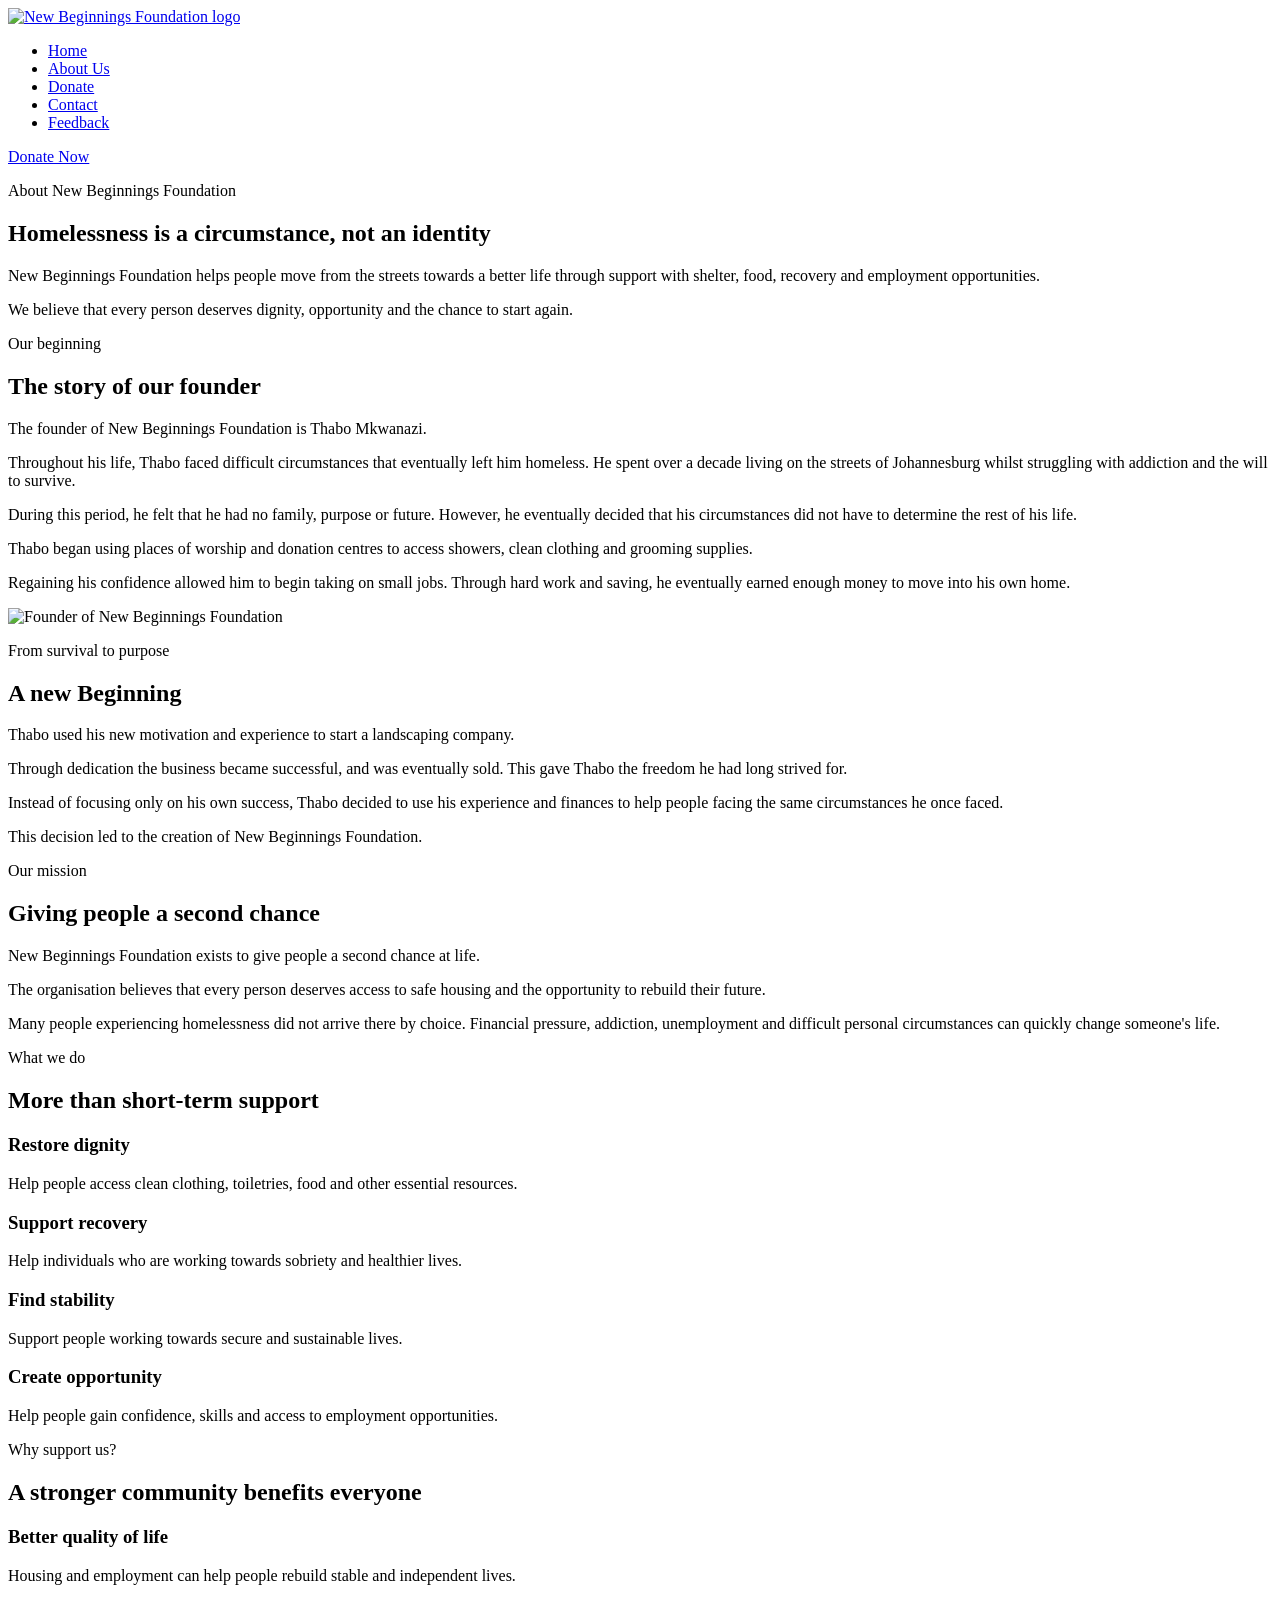
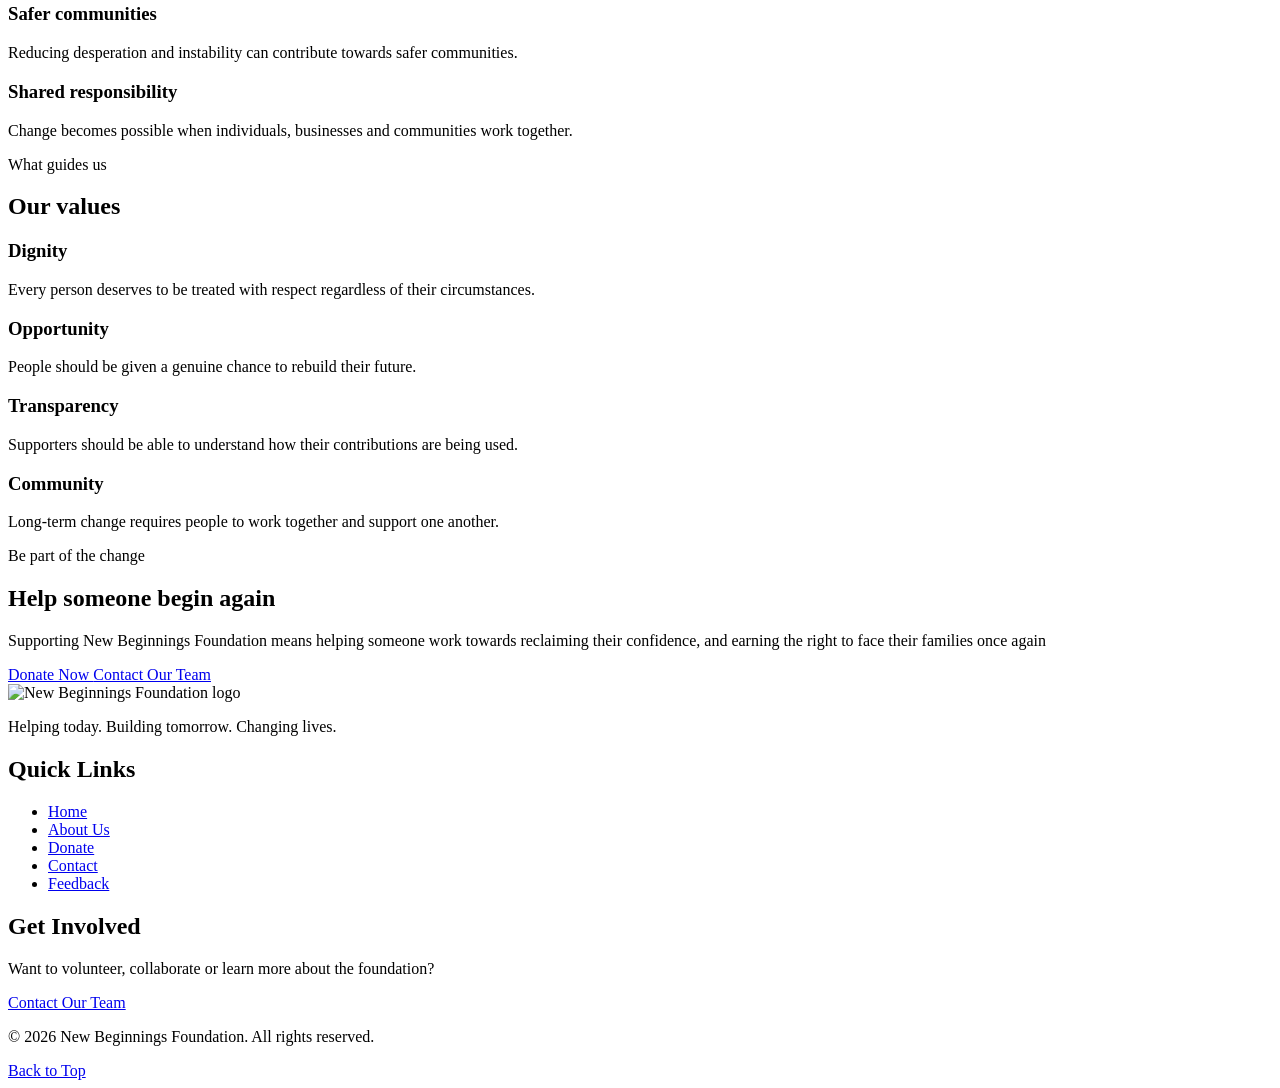
==== Webpages/about.html @ 34b190ec "Restructured the pages based off of part 1 feedback. Information is now more organised and every sec" ====
<!DOCTYPE html>
<html lang="en">

<head>
    <meta charset="UTF-8">
    <meta name="viewport" content="width=device-width, initial-scale=1.0">
    <meta name="description"
        content="Learn about New Beginnings Foundation, our founder Thabo Mkwanazi, our mission and our commitment to helping people rebuild their lives.">
    <meta name="author" content="New Beginnings Foundation">
    <title>About Us | New Beginnings Foundation</title>
</head>


<body id="top">


    <!--Header-->
    <header class="site-header">

        <a href="home.html" class="logo-link">

            <img
                src="images/logo.png"
                alt="New Beginnings Foundation logo"
                class="site-logo">

        </a>


        <nav class="main-navigation" aria-label="Main navigation">

            <ul>
                <li>
                    <a href="home.html">
                        Home
                    </a>
                </li>
                <li>
                    <a href="about.html" aria-current="page">
                        About Us
                    </a>
                </li>
                <li>
                    <a href="donate.html">
                        Donate
                    </a>
                </li>
                <li>
                    <a href="contact.html">
                        Contact
                    </a>
                </li>
                <li>
                    <a href="feedback.html">
                        Feedback
                    </a>
                </li>
            </ul>
        </nav>

        <a href="donate.html" class="primary-button"> <!--CTA-->
            Donate Now
        </a>

    </header>

    <main>

        <section class="content-section highlight-section">

            <div class="section-heading">

                <p class="eyebrow">
                    About New Beginnings Foundation
                </p>

                <h1>
                    Homelessness is a circumstance, not an identity
                </h1>

            </div>

            <p>
                New Beginnings Foundation helps people move from the
                streets towards a better life through support with
                shelter, food, recovery and employment opportunities.
            </p>

            <p>
                We believe that every person deserves dignity,
                opportunity and the chance to start again.
            </p>

        </section>

        <!--About Our Founder-->
        <section class="content-section">

            <div class="section-heading">

                <p class="eyebrow">
                    Our beginning
                </p>

                <h2>
                    The story of our founder
                </h2>

            </div>

            <div class="founder-layout">

                <div>

                    <p>
                        The founder of New Beginnings Foundation is
                        Thabo Mkwanazi.
                    </p>

                    <p>
                        Throughout his life, Thabo faced difficult
                        circumstances that eventually left him homeless.
                        He spent over a decade living on the streets
                        of Johannesburg whilst struggling with addiction
                        and the will to survive.
                    </p>

                    <p>
                        During this period, he felt that he had no
                        family, purpose or future. However, he eventually
                        decided that his circumstances did not have to
                        determine the rest of his life.
                    </p>

                    <p>
                        Thabo began using places of worship and donation
                        centres to access showers, clean clothing and
                        grooming supplies. 
                    </p>

                    <p>
                        Regaining his confidence allowed him to begin
                        taking on small jobs. Through hard work and
                        saving, he eventually earned enough money to
                        move into his own home.
                    </p>

                </div>

                <img
                    src="images/founder.jpg"
                    alt="Founder of New Beginnings Foundation"
                    class="founder-image">

            </div>

        </section>

        <!--Building a new life-->
        <section class="content-section">

            <div class="section-heading">

                <p class="eyebrow">
                    From survival to purpose
                </p>

                <h2>
                    A new Beginning
                </h2>

            </div>

            <p>
                Thabo used his new motivation and experience to start
                a landscaping company.
            </p>

            <p>
                Through dedication the business became successful, and was eventually sold.
                This gave Thabo the freedom he had long strived for.
            </p>

            <p>
                Instead of focusing only on his own success, Thabo
                decided to use his experience and finances to help people facing
                the same circumstances he once faced.
            </p>

            <p>
                This decision led to the creation of New Beginnings
                Foundation.
            </p>

        </section>

        <!--Our Mission-->
        <section class="content-section highlight-section">

            <div class="section-heading">

                <p class="eyebrow">
                    Our mission
                </p>

                <h2>
                    Giving people a second chance
                </h2>

            </div>

            <p>
                New Beginnings Foundation exists to give people a
                second chance at life.
            </p>

            <p>
                The organisation believes that every person deserves
                access to safe housing and the opportunity to rebuild
                their future.
            </p>

            <p>
                Many people experiencing homelessness did not arrive
                there by choice. Financial pressure, addiction,
                unemployment and difficult personal circumstances can
                quickly change someone's life.
            </p>

        </section>

        <!--Main aim-->
        <section class="content-section">

            <div class="section-heading">

                <p class="eyebrow">
                    What we do
                </p>

                <h2>
                    More than short-term support
                </h2>

            </div>

            <div class="card-grid">


                <article class="card">

                    <h3>
                        Restore dignity
                    </h3>

                    <p>
                        Help people access clean clothing, toiletries,
                        food and other essential resources.
                    </p>

                </article>

                <article class="card">

                    <h3>
                        Support recovery
                    </h3>

                    <p>
                        Help individuals who are working towards
                        sobriety and healthier lives.
                    </p>

                </article>

                <article class="card">

                    <h3>
                        Find stability
                    </h3>

                    <p>
                        Support people working towards secure and
                        sustainable lives.
                    </p>

                </article>

                <article class="card">

                    <h3>
                        Create opportunity
                    </h3>

                    <p>
                        Help people gain confidence, skills and access
                        to employment opportunities.
                    </p>

                </article>

            </div>
        </section>

        <!--Why help us-->
        <section class="content-section">

            <div class="section-heading">

                <p class="eyebrow">
                    Why support us?
                </p>

                <h2>
                    A stronger community benefits everyone
                </h2>

            </div>

            <div class="card-grid">

                <article class="card">

                    <h3>
                        Better quality of life
                    </h3>

                    <p>
                        Housing and employment can help people rebuild
                        stable and independent lives.
                    </p>

                </article>

                <article class="card">

                    <h3>
                        Safer communities
                    </h3>

                    <p>
                        Reducing desperation and instability can
                        contribute towards safer communities.
                    </p>

                </article>

                <article class="card">

                    <h3>
                        Shared responsibility
                    </h3>

                    <p>
                        Change becomes possible when individuals,
                        businesses and communities work together.
                    </p>

                </article>
            </div>
        </section>

        <!--Values-->
        <section class="content-section">

            <div class="section-heading">

                <p class="eyebrow">
                    What guides us
                </p>

                <h2>
                    Our values
                </h2>

            </div>

            <div class="card-grid">

                <article class="card">

                    <h3>
                        Dignity
                    </h3>

                    <p>
                        Every person deserves to be treated with
                        respect regardless of their circumstances.
                    </p>

                </article>

                <article class="card">

                    <h3>
                        Opportunity
                    </h3>

                    <p>
                        People should be given a genuine chance to
                        rebuild their future.
                    </p>

                </article>

                <article class="card">

                    <h3>
                        Transparency
                    </h3>

                    <p>
                        Supporters should be able to understand how
                        their contributions are being used.
                    </p>

                </article>

                <article class="card">

                    <h3>
                        Community
                    </h3>

                    <p>
                        Long-term change requires people to work
                        together and support one another.
                    </p>

                </article>
            </div>
        </section>

        <!--CTA-->
        <section class="content-section highlight-section">

            <div class="section-heading">

                <p class="eyebrow">
                    Be part of the change
                </p>

                <h2>
                    Help someone begin again
                </h2>

            </div>

            <p>
                Supporting New Beginnings Foundation means helping
                someone work towards reclaiming their confidence, and earning the right 
                to face their families once again
            </p>

            <div class="button-group">

                <a href="donate.html" class="primary-button">
                    Donate Now
                </a>

                <a href="contact.html" class="secondary-button">
                    Contact Our Team
                </a>

            </div>

        </section>

    </main>

    <!--Footer-->
    <footer class="site-footer">
        <div class="footer-content">

            <section>

                <img
                    src="images/logo.png"
                    alt="New Beginnings Foundation logo"
                    class="site-logo">

                <p>
                    Helping today. Building tomorrow.
                    Changing lives.
                </p>

            </section>

            <nav class="footer-navigation" aria-label="Footer navigation">

                <h2>
                    Quick Links
                </h2>
                <ul>
                    <li>
                        <a href="home.html">
                            Home
                        </a>
                    </li>
                    <li>
                        <a href="about.html">
                            About Us
                        </a>
                    </li>
                    <li>
                        <a href="donate.html">
                            Donate
                        </a>
                    </li>
                    <li>
                        <a href="contact.html">
                            Contact
                        </a>
                    </li>
                    <li>
                        <a href="feedback.html">
                            Feedback
                        </a>
                    </li>
                </ul>
            </nav>

            <section>
                <h2>
                    Get Involved
                </h2>

                <p>
                    Want to volunteer, collaborate or learn more about
                    the foundation?
                </p>

                <a href="contact.html" class="secondary-button">
                    Contact Our Team
                </a>
            </section>
        </div>

        <div class="footer-bottom">
            <p>
                &copy; 2026 New Beginnings Foundation.
                All rights reserved.
            </p>

            <a href="#top">
                Back to Top
            </a>
        </div>
    </footer>
</body>
</html>
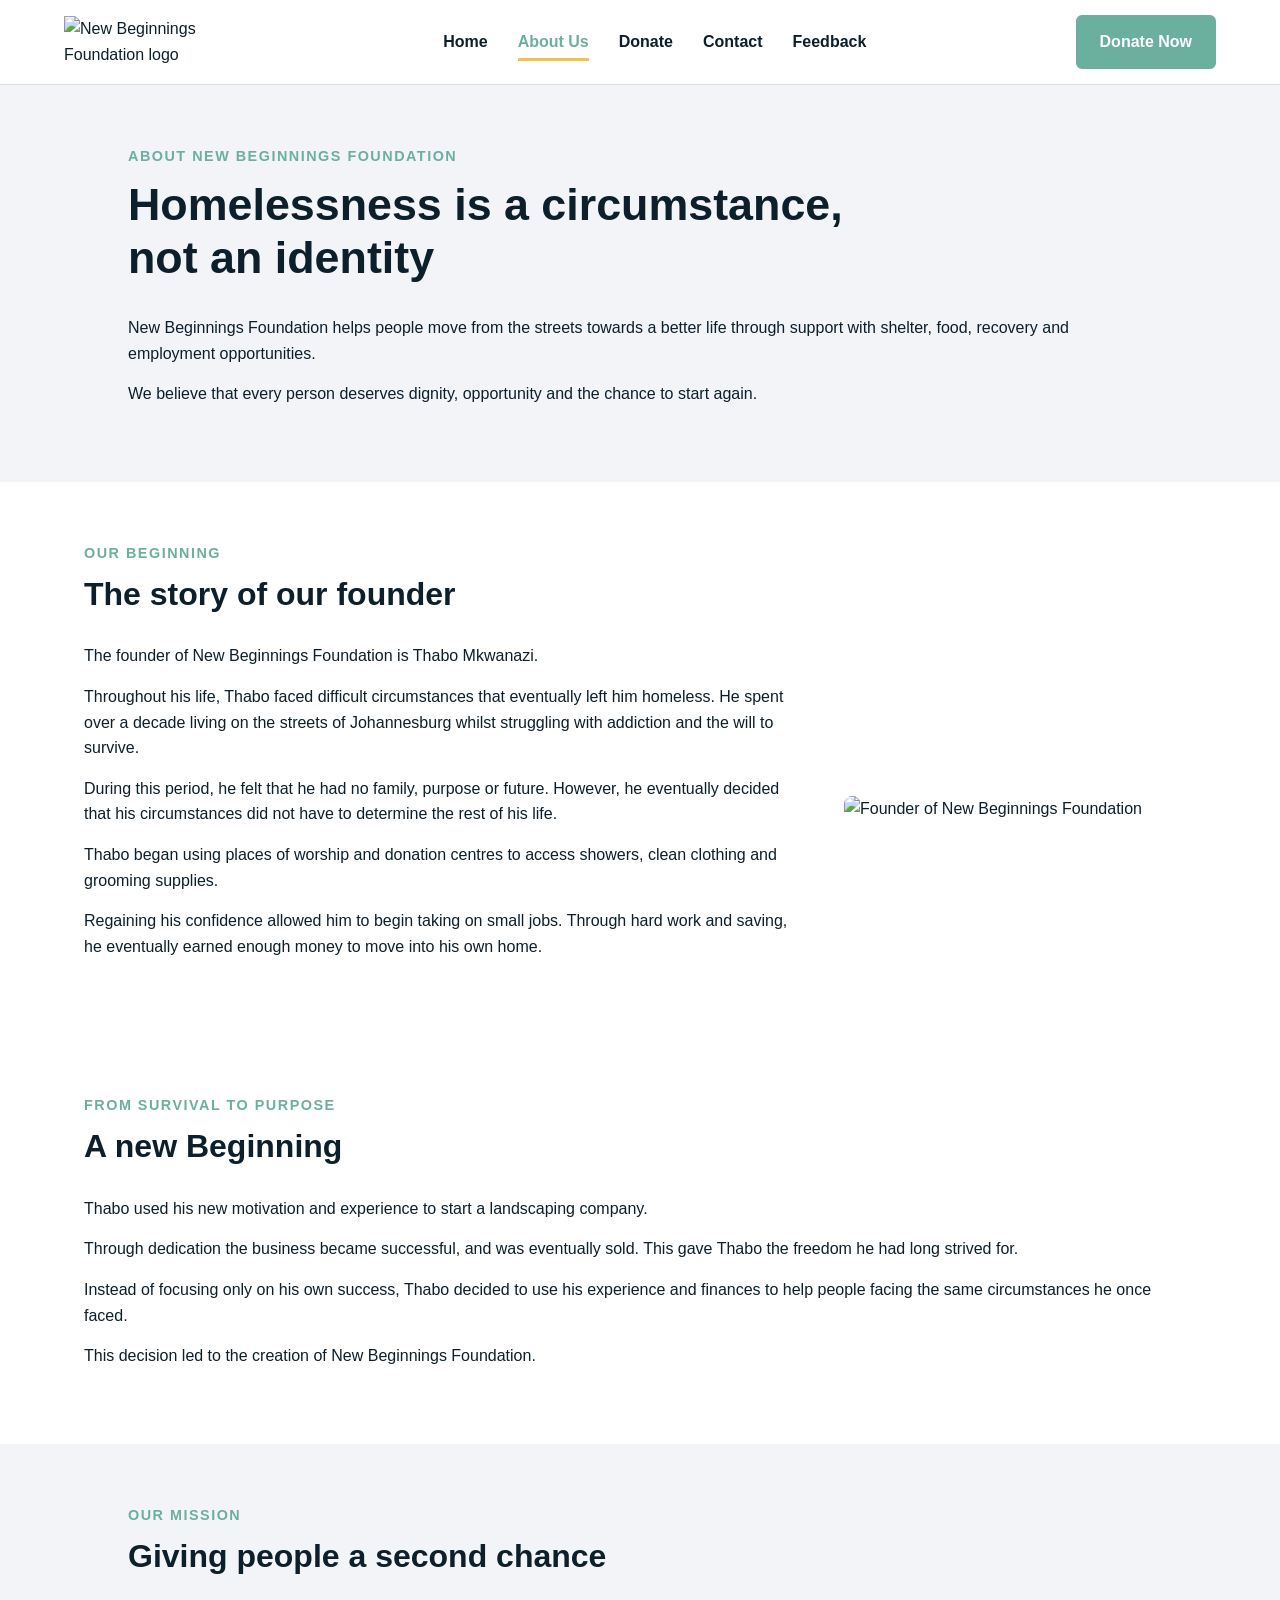
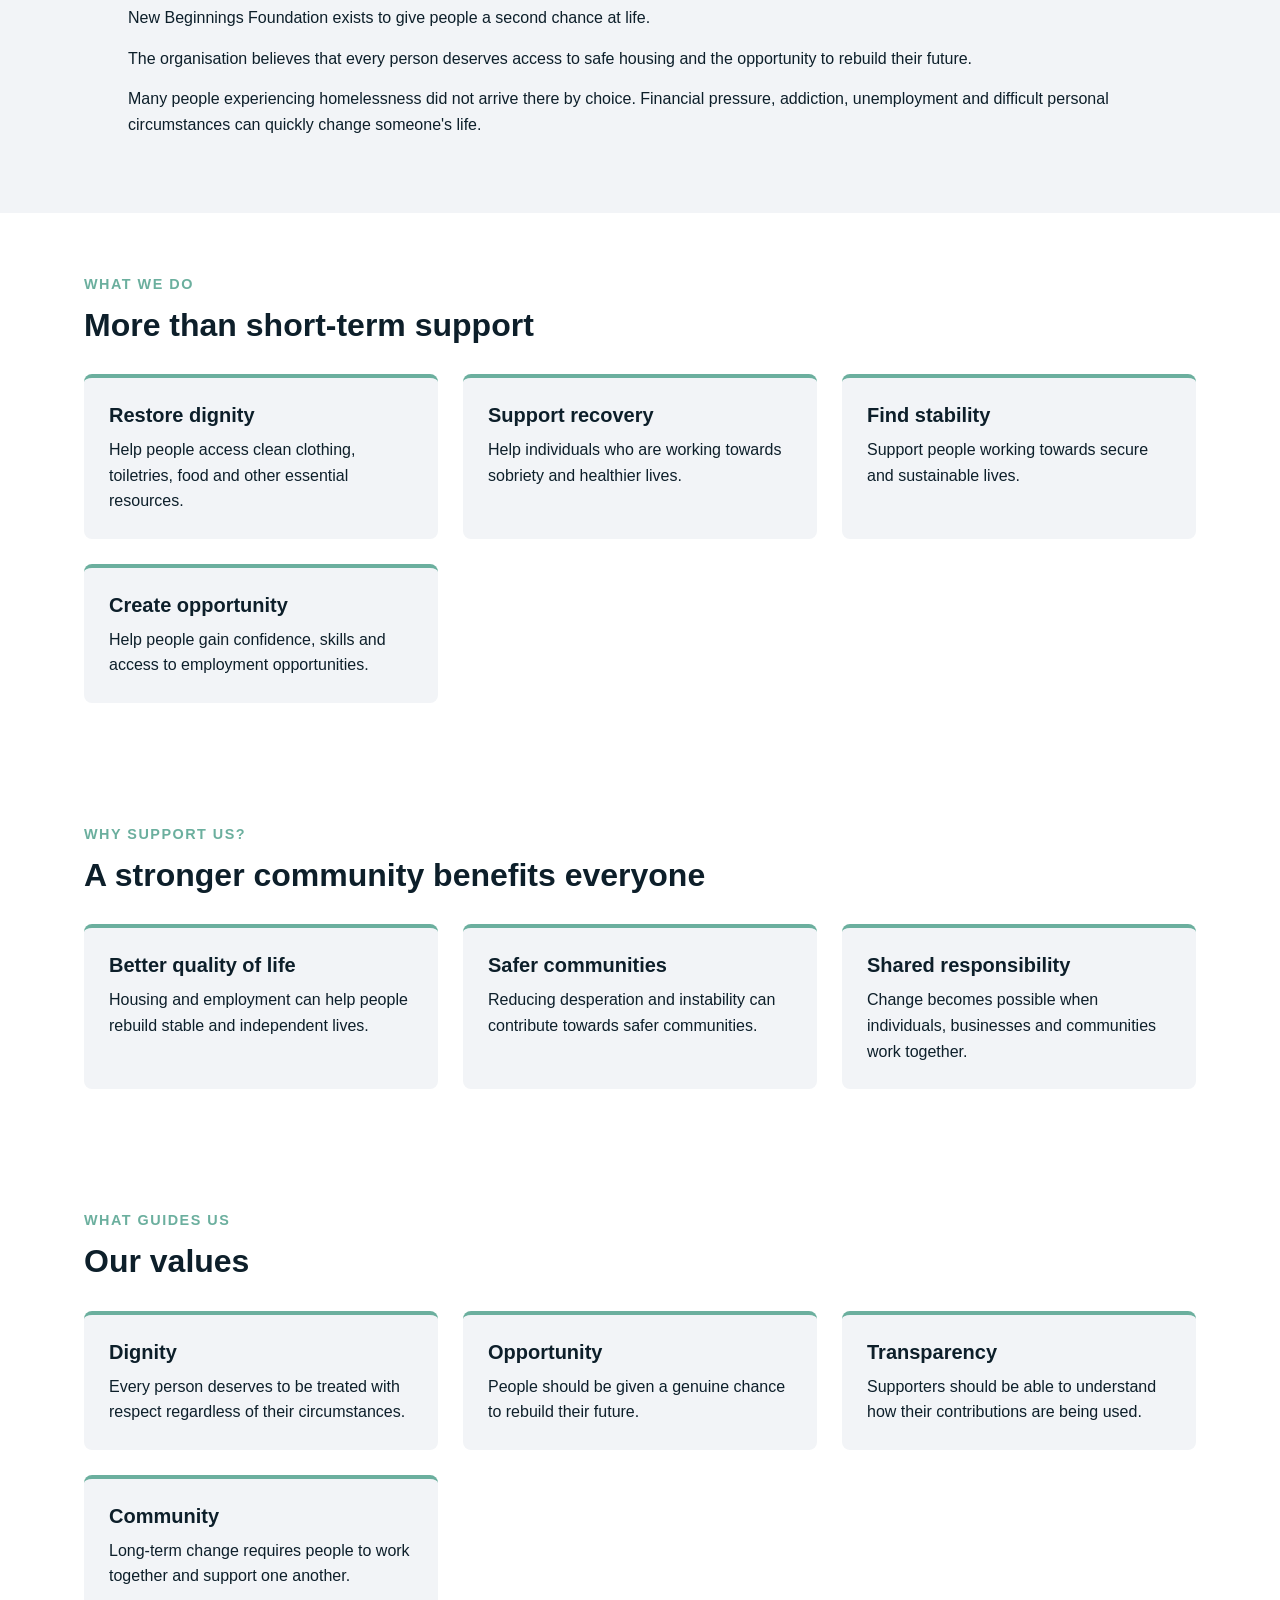
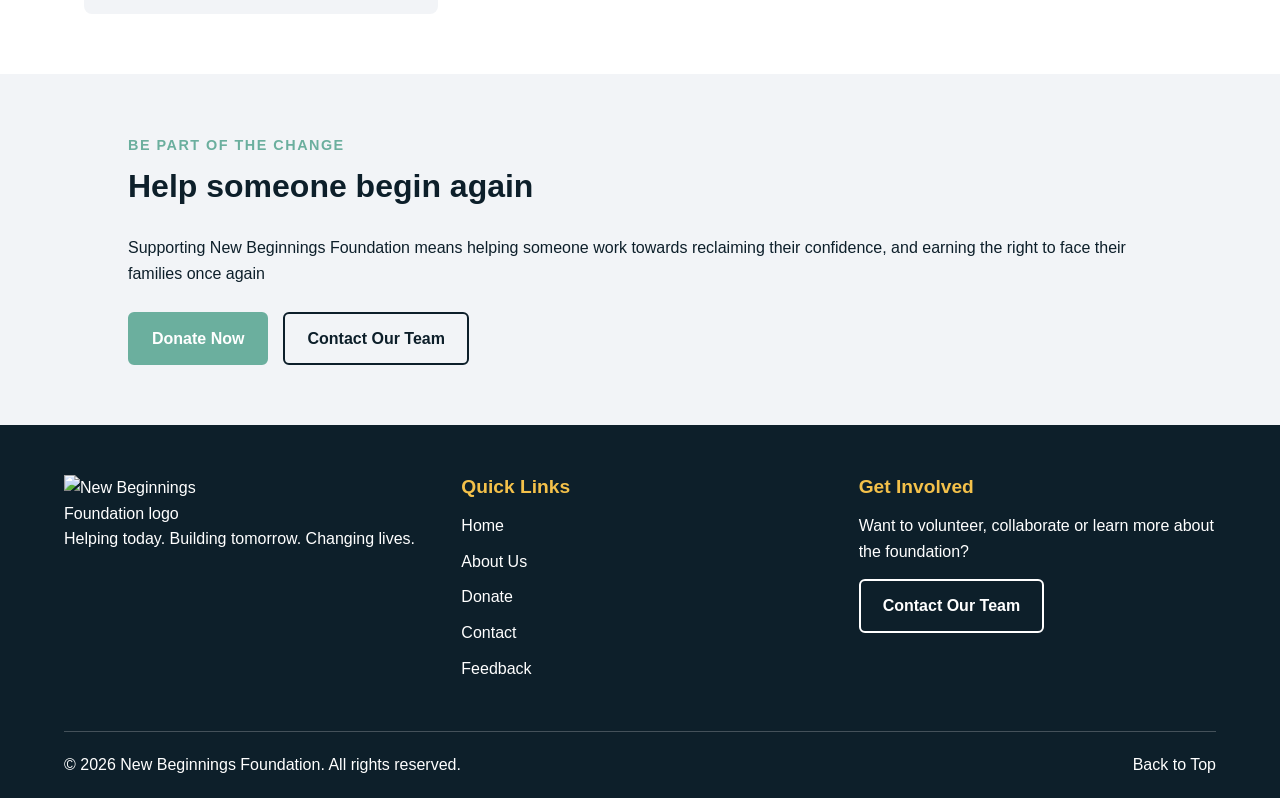
==== commit 367f46c9: "Added CSS document, almost complete. Some redundant info still exists" ====
--- a/Webpages/about.html
+++ b/Webpages/about.html
@@ -8,6 +8,7 @@
         content="Learn about New Beginnings Foundation, our founder Thabo Mkwanazi, our mission and our commitment to helping people rebuild their lives.">
     <meta name="author" content="New Beginnings Foundation">
     <title>About Us | New Beginnings Foundation</title>
+    <link rel="stylesheet" href="style.css">
 </head>
 
 
@@ -20,7 +21,7 @@
         <a href="home.html" class="logo-link">
 
             <img
-                src="images/logo.png"
+                src="C:\Users\Kamogelo\OneDrive - ADvTECH Ltd\WEDE\New Beginnings Foundation - POE\Subfolders\Subfolders\About\Logo.png"
                 alt="New Beginnings Foundation logo"
                 class="site-logo">
 
@@ -148,7 +149,7 @@
                 </div>
 
                 <img
-                    src="images/founder.jpg"
+                    src="C:\Users\Kamogelo\OneDrive - ADvTECH Ltd\WEDE\New Beginnings Foundation - POE\Subfolders\Subfolders\About\founder.jpg"
                     alt="Founder of New Beginnings Foundation"
                     class="founder-image">
 
--- a/Webpages/style.css
+++ b/Webpages/style.css
@@ -0,0 +1,559 @@
+
+:root {
+    --navy: #0D1F2A;
+    --white: #FFFFFF;
+    --green: #6BAF9E;
+    --gold: #F4C14A;
+    --gray: #F2F4F7;
+    --text-color: #0D1F2A;
+    --border-color: #D9DEE3;
+}
+
+* {
+    box-sizing: border-box;
+    margin: 0;
+    padding: 0;
+}
+
+html {
+    scroll-behavior: smooth;
+}
+
+body {
+    font-family: Arial, Helvetica, sans-serif;
+    background-color: var(--white);
+    color: var(--text-color);
+    line-height: 1.6;
+}
+
+main {
+    width: 100%;
+}
+
+h1, h2, h3 {
+    color: var(--navy);
+    line-height: 1.2;
+    margin-bottom: 15px;
+}
+
+h1 {
+    font-size: 2.8rem;
+}
+
+h2 {
+    font-size: 2rem;
+}
+
+h3 {
+    font-size: 1.25rem;
+}
+
+p {
+    margin-bottom: 15px;
+}
+
+a {
+    color: var(--navy);
+    text-decoration: none;
+}
+
+a:hover {
+    color: var(--green);
+}
+
+img {
+    max-width: 100%;
+    height: auto;
+}
+
+ul {
+    list-style: none;
+}
+
+strong {
+    color: var(--navy);
+}
+
+button, input, select, textarea {
+    font: inherit;
+}
+
+.content-section {
+    width: 90%;
+    max-width: 1200px;
+    margin: 0 auto;
+    padding: 60px 20px;
+}
+
+.section-heading {
+    max-width: 750px;
+    margin-bottom: 30px;
+}
+
+.eyebrow {
+    color: var(--green);
+    font-size: 0.9rem;
+    font-weight: bold;
+    text-transform: uppercase;
+    letter-spacing: 1.5px;
+    margin-bottom: 10px;
+}
+
+.highlight-section {
+    background-color: var(--gray);
+    max-width: none;
+    width: 100%;
+    padding-left: 10%;
+    padding-right: 10%;
+}
+
+.note {
+    font-size: 0.9rem;
+    color: #5D6670;
+    margin-top: 20px;
+}
+
+.primary-button, .secondary-button {
+    display: inline-block;
+    padding: 12px 22px;
+    border-radius: 6px;
+    font-weight: bold;
+    text-align: center;
+    cursor: pointer;
+    transition:
+        background-color 0.3s ease,
+        color 0.3s ease,
+        border-color 0.3s ease;
+}
+
+.primary-button {
+    background-color: var(--green);
+    color: var(--white);
+    border: 2px solid var(--green);
+}
+
+.primary-button:hover {
+    background-color: var(--navy);
+    border-color: var(--navy);
+    color: var(--white);
+}
+
+.secondary-button {
+    background-color: transparent;
+    color: var(--navy);
+    border: 2px solid var(--navy);
+}
+
+.secondary-button:hover {
+    background-color: var(--navy);
+    color: var(--white);
+}
+
+.button-group {
+    display: flex;
+    flex-wrap: wrap;
+    gap: 15px;
+    margin-top: 25px;
+}
+
+.card-grid {
+    display: grid;
+    grid-template-columns: repeat(3, 1fr);
+    gap: 25px;
+    margin-top: 30px;
+}
+
+.card {
+    background-color: var(--gray);
+    padding: 25px;
+    border-radius: 8px;
+    border-top: 4px solid var(--green);
+}
+
+.card h3 {
+    margin-bottom: 10px;
+}
+
+.card p:last-child {
+    margin-bottom: 0;
+}
+
+.content-image {
+    width: 100%;
+    border-radius: 8px;
+    object-fit: cover;
+}
+
+.site-header {
+    width: 100%;
+    display: flex;
+    align-items: center;
+    justify-content: space-between;
+    gap: 30px;
+    padding: 15px 5%;
+    background-color: var(--white);
+    border-bottom: 1px solid var(--border-color);
+}
+
+.logo-link {
+    display: block;
+    flex-shrink: 0;
+}
+
+.site-logo {
+    width: 170px;
+    display: block;
+}
+
+.main-navigation ul {
+    display: flex;
+    align-items: center;
+    gap: 30px;
+}
+
+.main-navigation a {
+    color: var(--navy);
+    font-weight: bold;
+    padding: 8px 0;
+    border-bottom: 3px solid transparent;
+    transition:
+        color 0.3s ease,
+        border-color 0.3s ease;
+}
+
+.main-navigation a:hover {
+    color: var(--green);
+}
+
+.main-navigation a[aria-current="page"] {
+    color: var(--green);
+    border-bottom-color: var(--gold);
+}
+
+.site-form {
+    max-width: 800px;
+    background-color: var(--gray);
+    padding: 30px;
+    border-radius: 8px;
+}
+
+.site-form fieldset {
+    border: 1px solid var(--border-color);
+    border-radius: 6px;
+    padding: 20px;
+    margin-bottom: 25px;
+}
+
+.site-form legend {
+    color: var(--navy);
+    font-size: 1.1rem;
+    font-weight: bold;
+    padding: 0 8px;
+}
+
+.form-group {
+    margin-bottom: 20px;
+}
+
+.form-group label {
+    display: block;
+    font-weight: bold;
+    margin-bottom: 8px;
+}
+
+/* Styling forms */
+.site-form input[type="text"], 
+.site-form input[type="email"],
+.site-form input[type="tel"],
+.site-form input[type="number"],
+.site-form select,
+.site-form textarea {
+    width: 100%;
+    padding: 12px;
+    background-color: var(--white);
+    border: 1px solid var(--border-color);
+    border-radius: 5px;
+    color: var(--navy);
+}
+
+.site-form input:focus,
+.site-form select:focus,
+.site-form textarea:focus {
+    outline: none;
+    border-color: var(--green);
+}
+
+.site-form textarea {
+    resize: vertical;
+}
+
+.site-form input[type="radio"],
+.site-form input[type="checkbox"] {
+    width: auto;
+    margin-right: 8px;
+}
+
+.site-form input[type="radio"] + label,
+.site-form input[type="checkbox"] + label {
+    display: inline;
+    font-weight: normal;
+}
+
+.site-form button {
+    border: none;
+}
+
+.table-container {
+    width: 100%;
+    overflow-x: auto;
+    margin-top: 30px;
+}
+
+table {
+    width: 100%;
+    border-collapse: collapse;
+    background-color: var(--white);
+}
+
+caption {
+    text-align: left;
+    font-weight: bold;
+    color: var(--navy);
+    margin-bottom: 15px;
+}
+
+th, td {
+    padding: 15px;
+    text-align: left;
+    border-bottom: 1px solid var(--border-color);
+}
+
+th {
+    background-color: var(--navy);
+    color: var(--white);
+}
+
+tbody tr:hover {
+    background-color: var(--gray);
+}
+
+.site-footer {
+    background-color: var(--navy);
+    color: var(--white);
+    padding: 50px 5% 20px;
+}
+
+.footer-content {
+    display: grid;
+    grid-template-columns: repeat(3, 1fr);
+    gap: 40px;
+    max-width: 1200px;
+    margin: 0 auto;
+}
+
+.site-footer h2 {
+    color: var(--gold);
+    font-size: 1.2rem;
+}
+
+.site-footer p {
+    color: var(--white);
+}
+
+.site-footer a {
+    color: var(--white);
+}
+
+.site-footer a:hover {
+    color: var(--gold);
+}
+
+.footer-navigation li {
+    margin-bottom: 10px;
+}
+
+.site-footer .secondary-button {
+    color: var(--white);
+    border-color: var(--white);
+}
+
+.site-footer .secondary-button:hover {
+    background-color: var(--white);
+    color: var(--navy);
+}
+
+.footer-bottom {
+    display: flex;
+    justify-content: space-between;
+    align-items: center;
+    gap: 20px;
+    max-width: 1200px;
+    margin: 40px auto 0;
+    padding-top: 20px;
+    border-top: 1px solid #44515A;
+}
+
+.footer-bottom p {
+    margin-bottom: 0;
+}
+
+.hero {
+    display: grid;
+    grid-template-columns: 1.2fr 1fr;
+    align-items: center;
+    gap: 50px;
+    min-height: 500px;
+}
+
+.hero h1 {
+    font-size: 3.2rem;
+}
+
+.donation-total {
+    text-align: center;
+}
+
+.donation-total .section-heading {
+    margin-left: auto;
+    margin-right: auto;
+}
+
+.donation-total strong {
+    display: block;
+    color: var(--green);
+    font-size: 3rem;
+    margin: 20px 0;
+}
+
+.founder-layout {
+    display: grid;
+    grid-template-columns: 2fr 1fr;
+    align-items: center;
+    gap: 50px;
+}
+
+.founder-image {
+    width: 100%;
+    max-width: 350px;
+    border-radius: 8px;
+    justify-self: center;
+}
+
+/* Website Breakpoints */
+@media (max-width: 900px) {
+
+    h1 {
+        font-size: 2.4rem;
+    }
+
+    .site-header {
+        flex-wrap: wrap;
+    }
+
+    .main-navigation {
+        order: 3;
+        width: 100%;
+    }
+
+    .main-navigation ul {
+        justify-content: center;
+        flex-wrap: wrap;
+        gap: 20px;
+    }
+
+    .card-grid {
+        grid-template-columns: repeat(2, 1fr);
+    }
+
+    .hero {
+        grid-template-columns: 1fr;
+    }
+
+    .hero h1 {
+        font-size: 2.7rem;
+    }
+
+    .founder-layout {
+        grid-template-columns: 1fr;
+    }
+
+    .footer-content {
+        grid-template-columns: repeat(2, 1fr);
+    }
+}
+
+@media (max-width: 600px) {
+
+    h1 {
+        font-size: 2rem;
+    }
+
+    h2 {
+        font-size: 1.6rem;
+    }
+
+    .site-header {
+        flex-direction: column;
+        align-items: center;
+        text-align: center;
+    }
+
+    .main-navigation {
+        order: initial;
+    }
+
+    .main-navigation ul {
+        flex-direction: column;
+        gap: 10px;
+    }
+
+    .content-section {
+        width: 100%;
+        padding: 40px 20px;
+    }
+
+    .highlight-section {
+        padding-left: 20px;
+        padding-right: 20px;
+    }
+
+    .card-grid {
+        grid-template-columns: 1fr;
+    }
+
+    .hero {
+        min-height: auto;
+        gap: 30px;
+    }
+
+    .hero h1 {
+        font-size: 2.2rem;
+    }
+
+    .button-group {
+        flex-direction: column;
+        align-items: stretch;
+    }
+
+    .primary-button, .secondary-button {
+        width: 100%;
+    }
+
+    .site-form {
+        padding: 20px;
+    }
+
+    .site-form fieldset {
+        padding: 15px;
+    }
+
+    .footer-content {
+        grid-template-columns: 1fr;
+        text-align: center;
+    }
+
+    .footer-bottom {
+        flex-direction: column;
+        text-align: center;
+    }
+}
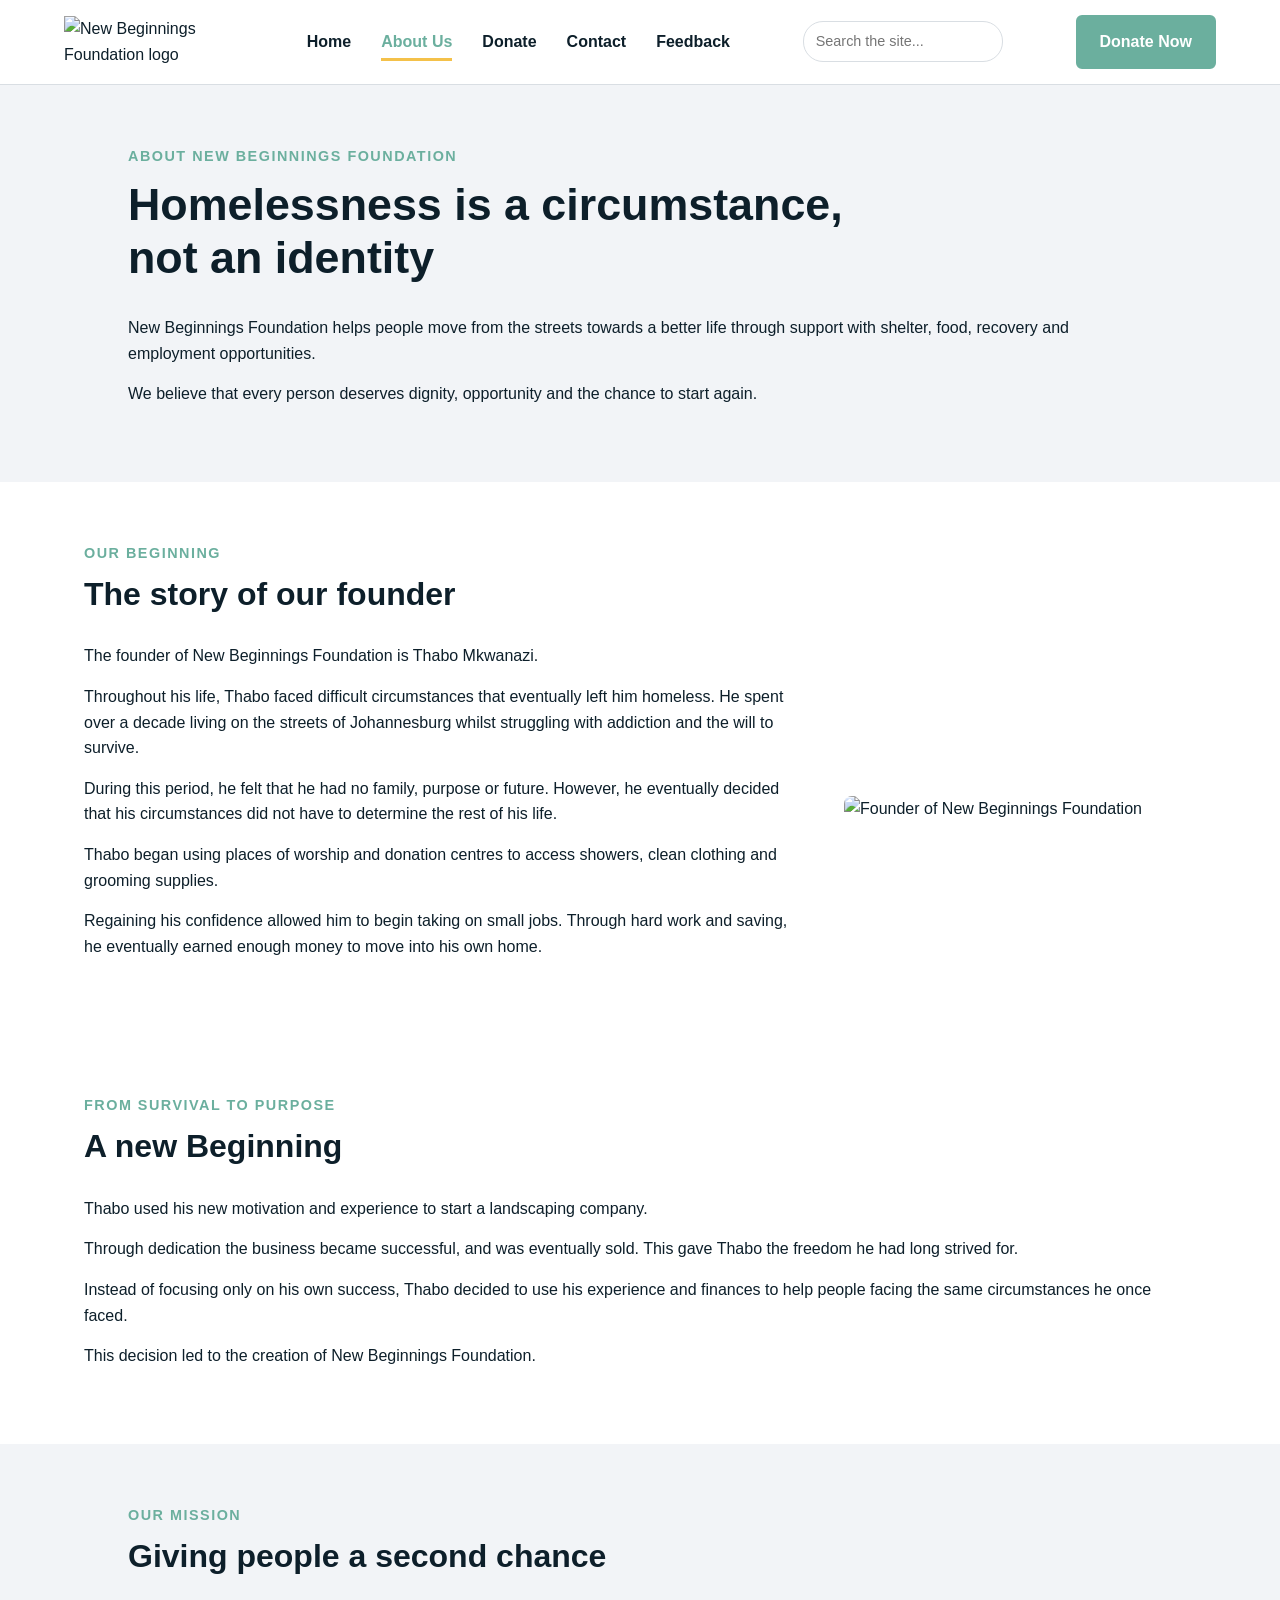
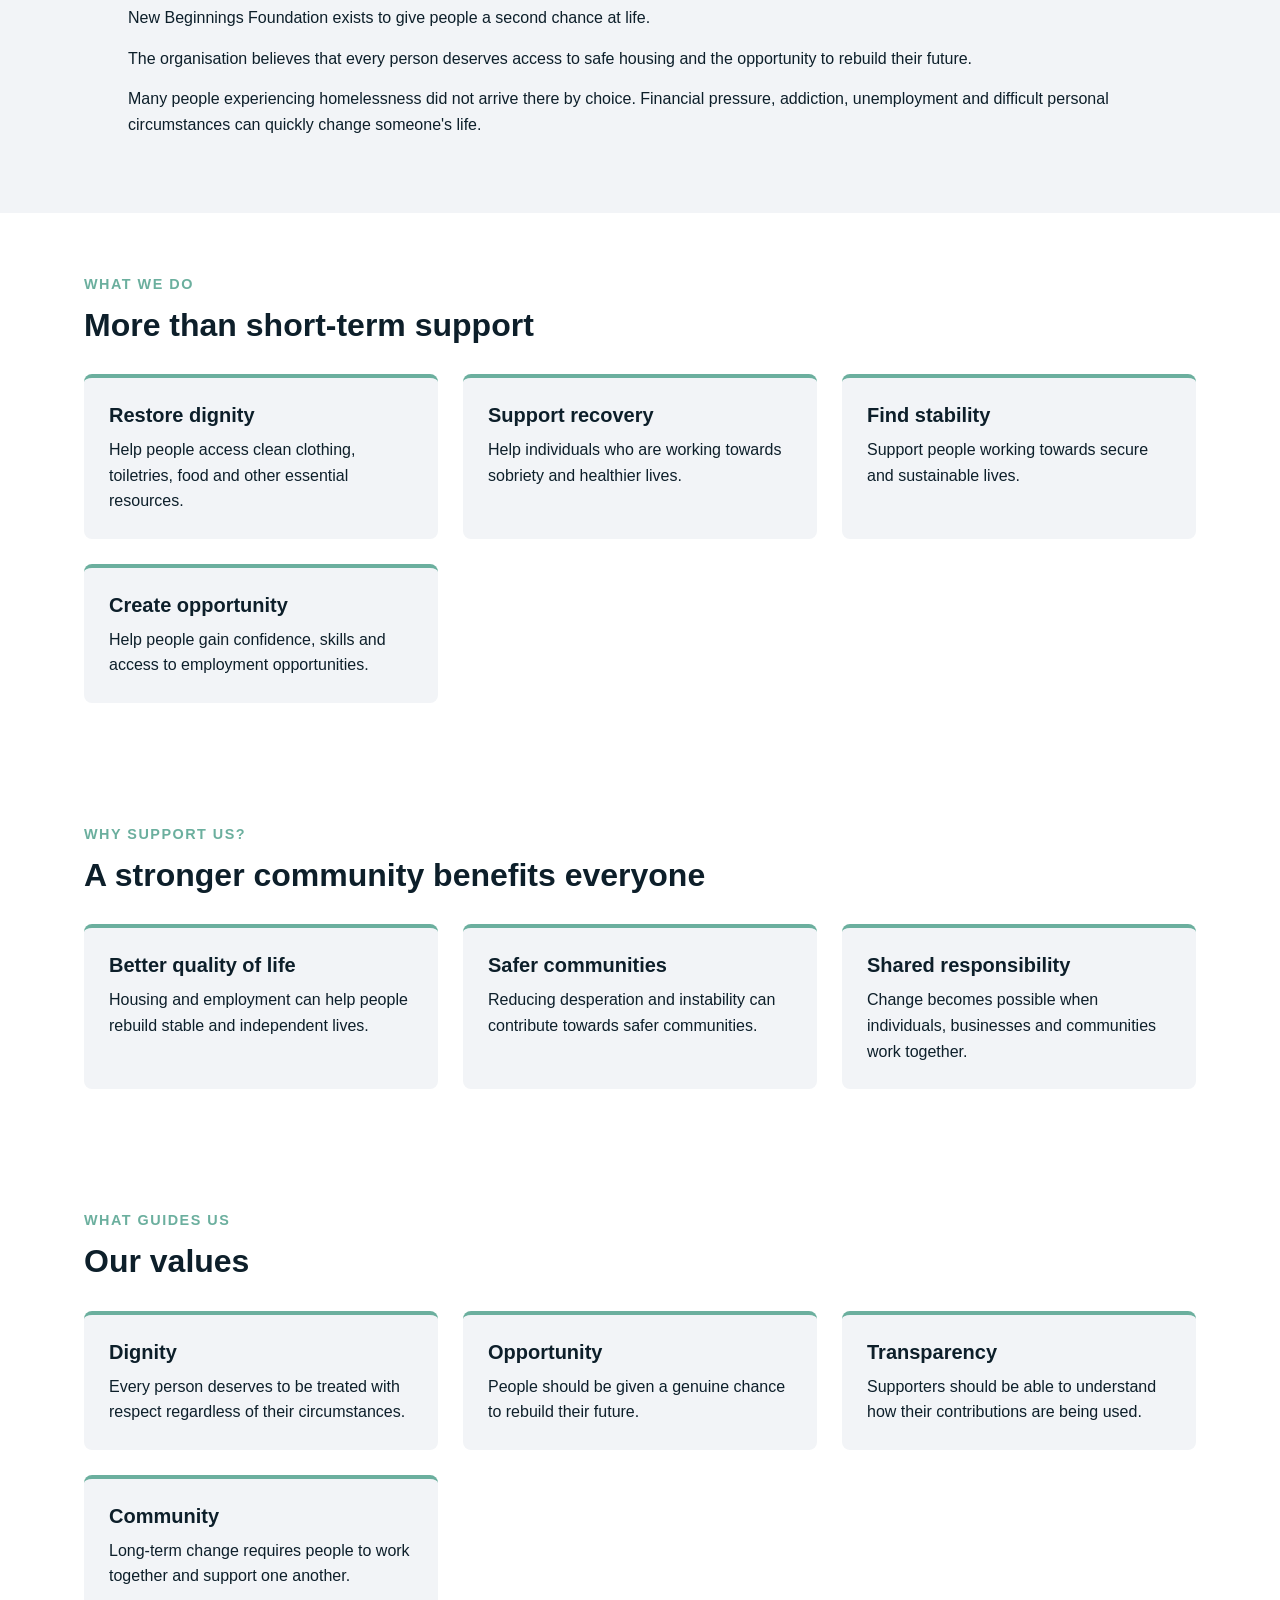
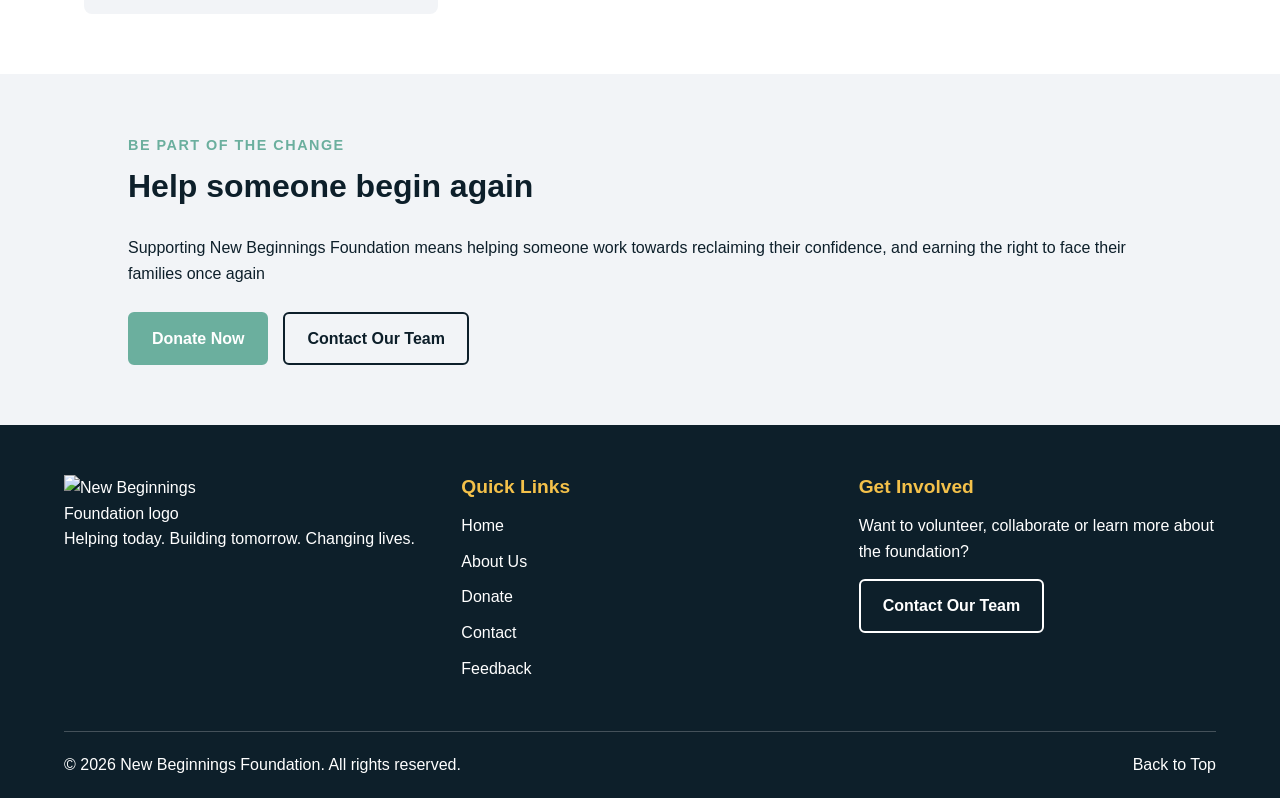
==== commit f869e48d: "Added a search bar which links you to the correct page depending on the keyword typed" ====
--- a/Webpages/about.html
+++ b/Webpages/about.html
@@ -11,7 +11,7 @@
     <link rel="stylesheet" href="style.css">
 </head>
 
-
+<script src="search.js"></script>
 <body id="top">
 
 
@@ -476,7 +476,7 @@
             <section>
 
                 <img
-                    src="images/logo.png"
+                    src="C:\Users\Kamogelo\OneDrive - ADvTECH Ltd\WEDE\New Beginnings Foundation - POE\Subfolders\Subfolders\About\Logo.png"
                     alt="New Beginnings Foundation logo"
                     class="site-logo">
 
--- a/Webpages/style.css
+++ b/Webpages/style.css
@@ -1,5 +1,5 @@
 
-:root {
+:root { /* Easier colour reference */
     --navy: #0D1F2A;
     --white: #FFFFFF;
     --green: #6BAF9E;
@@ -556,4 +556,60 @@
         flex-direction: column;
         text-align: center;
     }
+}
+
+/* ===== Header search ===== */
+.site-search {
+    position: relative;
+}
+
+.site-search-input {
+    width: 200px;
+    padding: 8px 12px;
+    border: 1px solid var(--border-color);
+    border-radius: 20px;
+    font-size: 0.9rem;
+}
+
+.site-search-input:focus {
+    outline: 2px solid var(--green);
+}
+
+.site-search-results {
+    position: absolute;
+    top: 110%;
+    left: 0;
+    right: 0;
+    z-index: 100;
+    list-style: none;
+    background-color: var(--white);
+    border: 1px solid var(--border-color);
+    border-radius: 8px;
+    box-shadow: 0 4px 12px rgba(0, 0, 0, 0.1);
+    overflow: hidden;
+}
+
+.site-search-results a,
+.site-search-results .no-results {
+    display: block;
+    padding: 10px 14px;
+    color: var(--text-color);
+    text-decoration: none;
+}
+
+.site-search-results a:hover {
+    background-color: var(--gray);
+}
+
+.site-search-results .no-results {
+    color: #666;
+}
+
+@media (max-width: 480px) {
+    .site-search-input {
+        width: 100%;
+    }
+    .site-search {
+        width: 100%;
+    }
 }
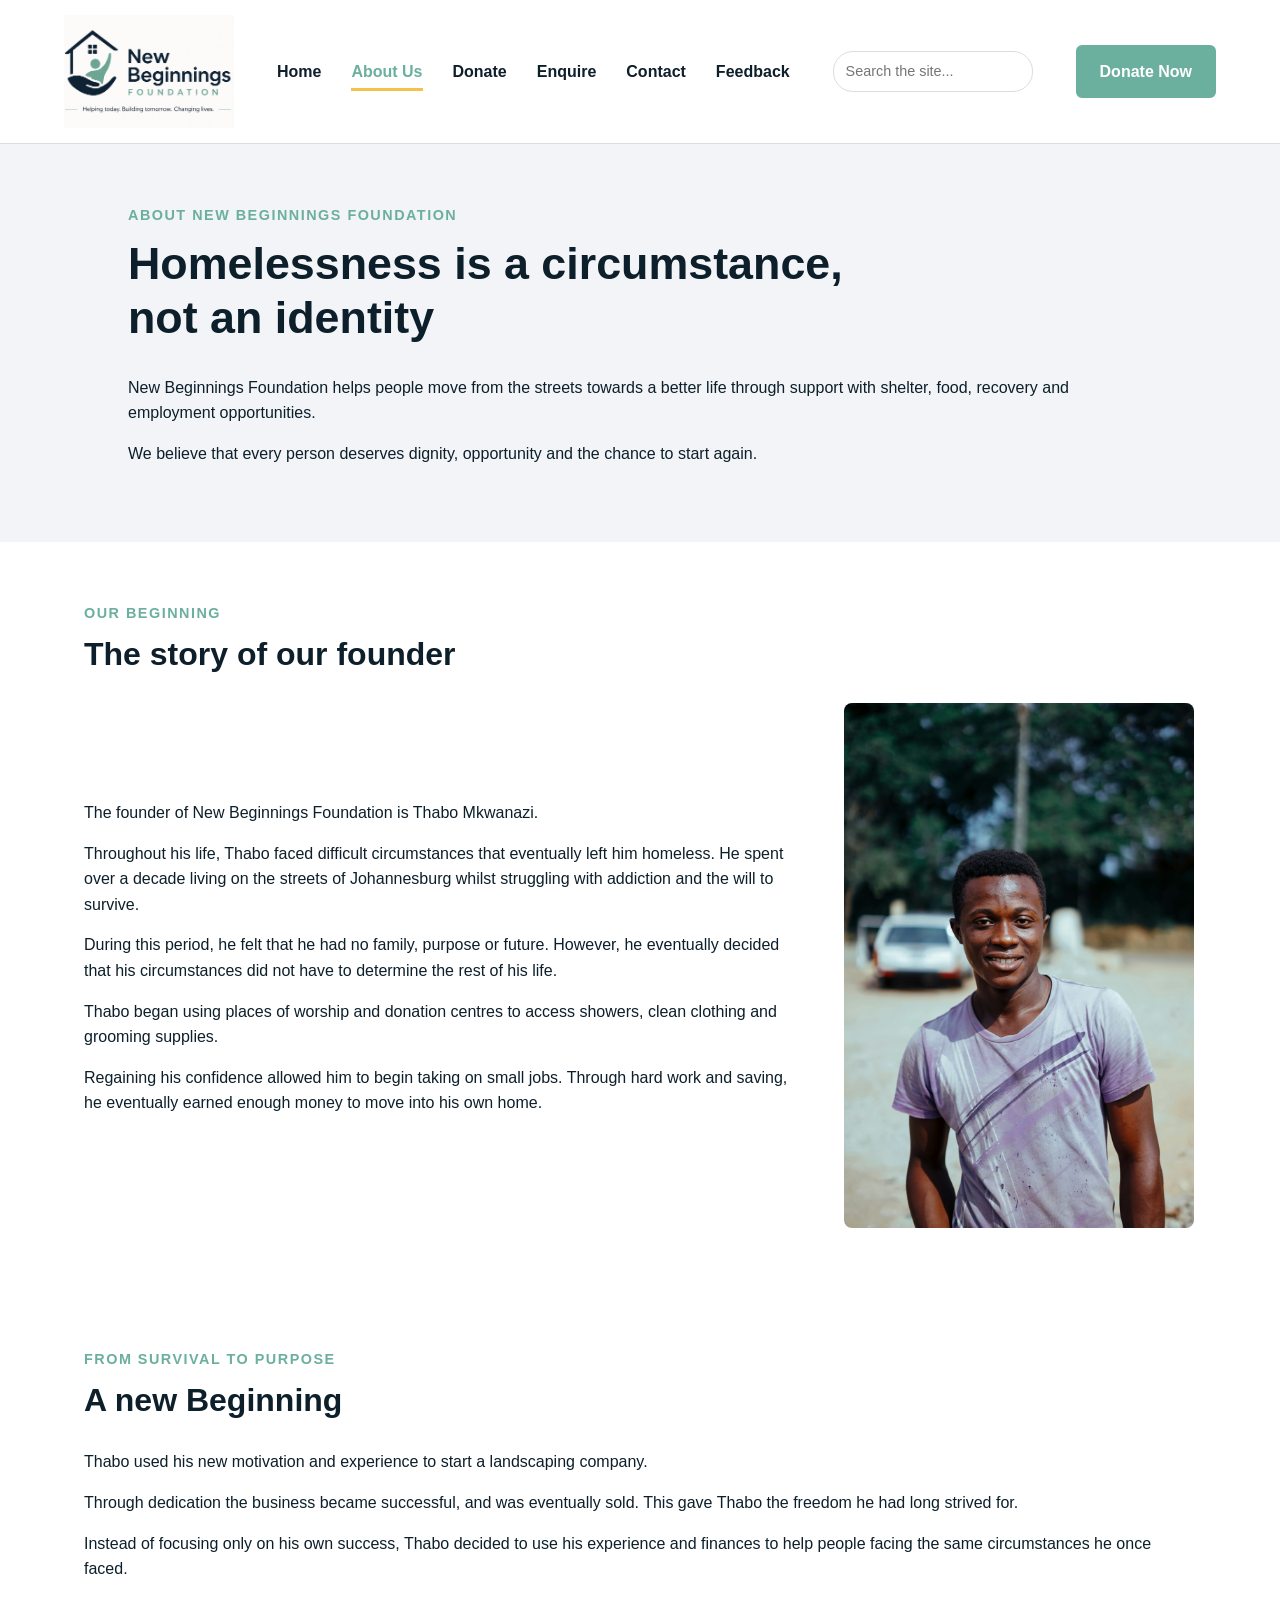
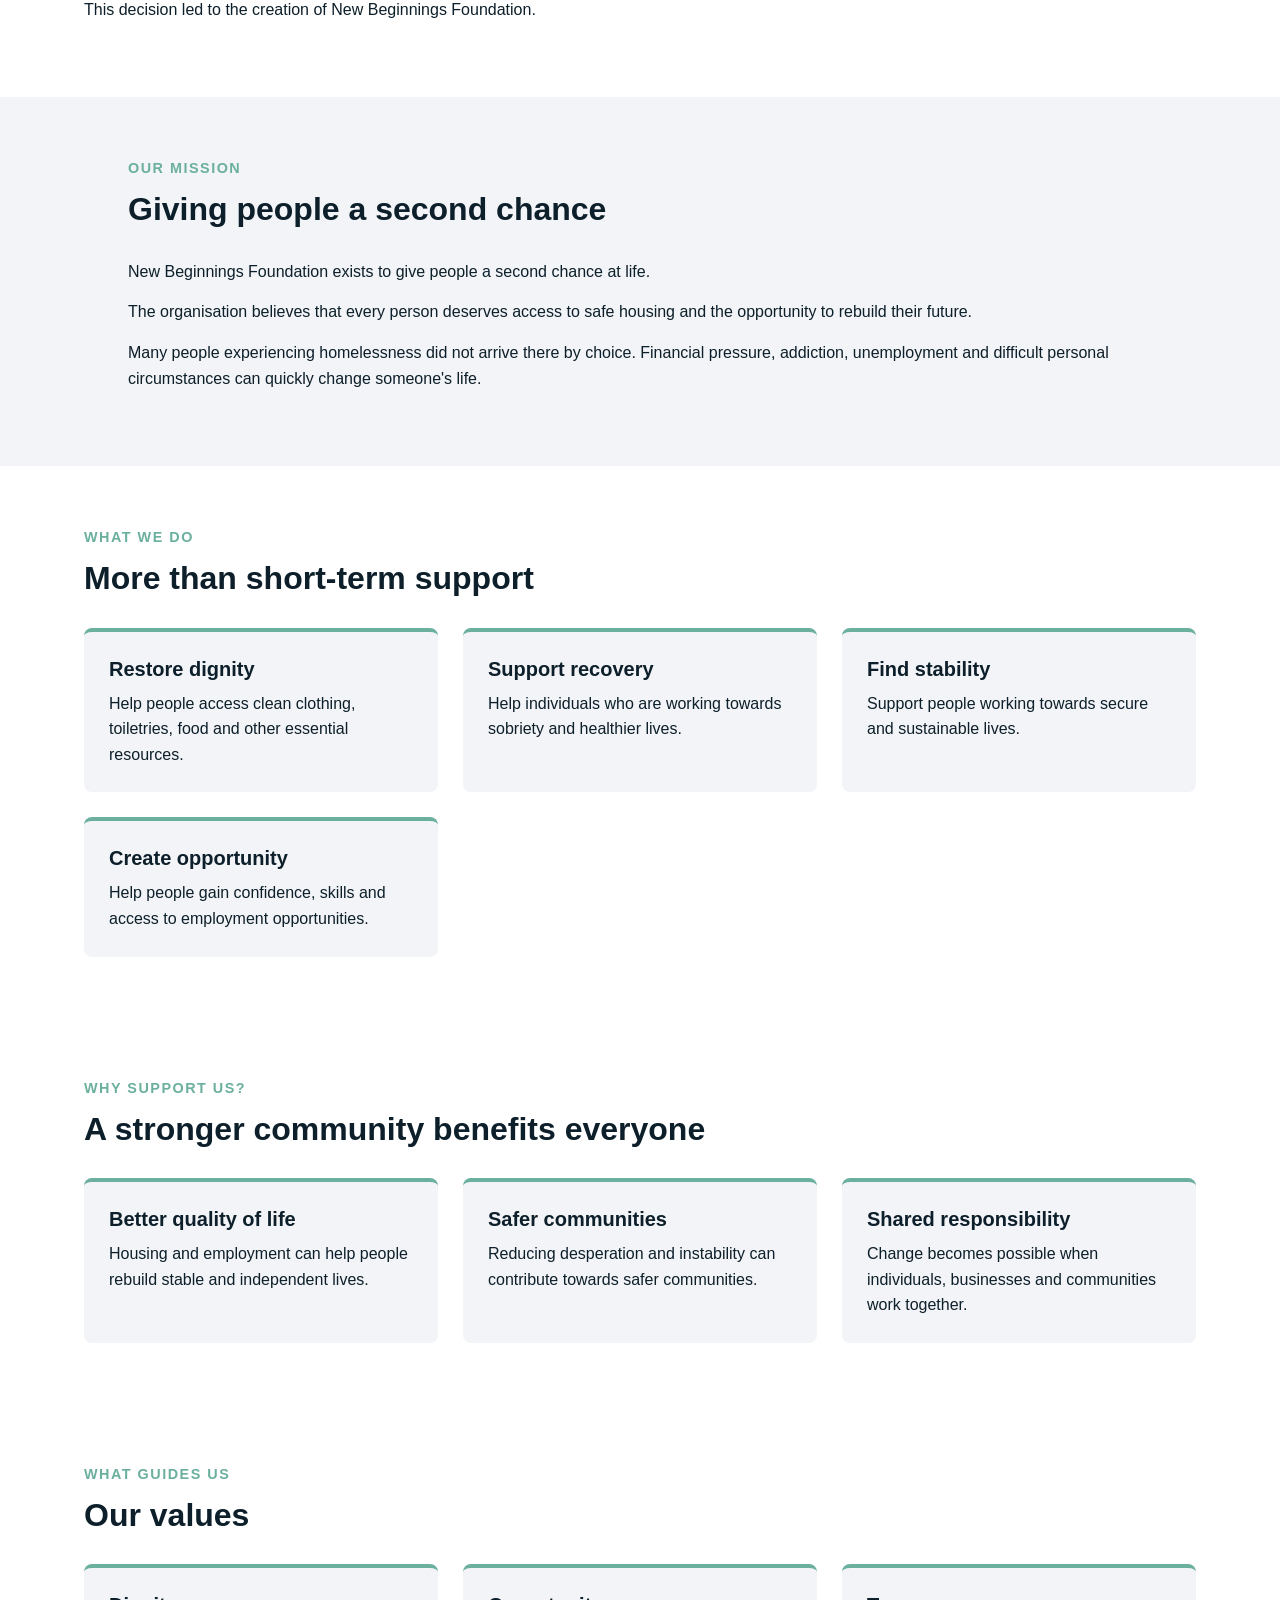
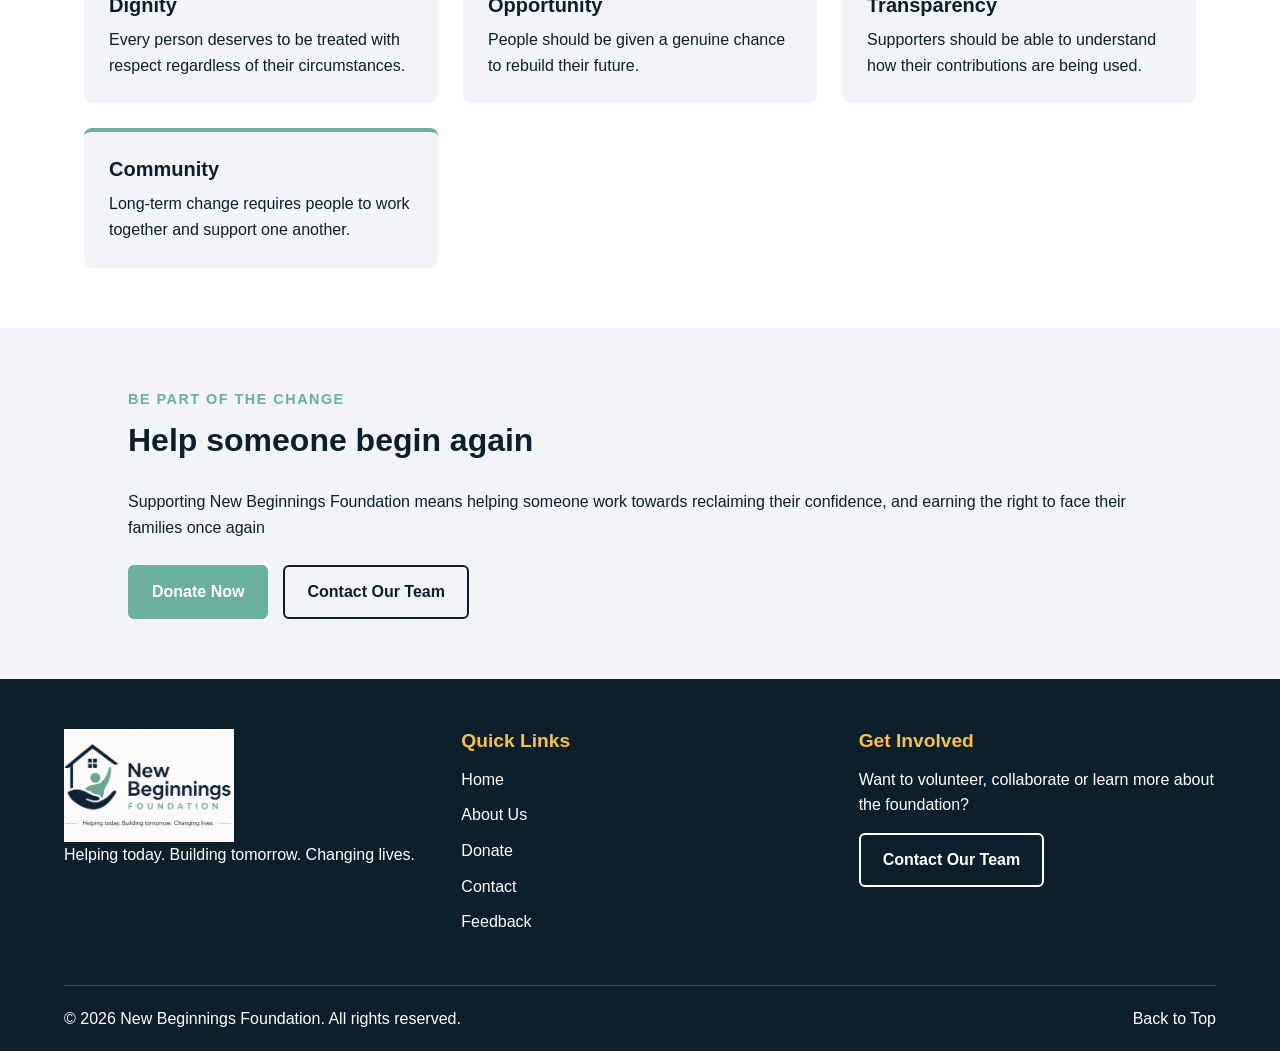
==== commit c489aa64: "First fix of heirarchy, created and populated enquire page" ====
--- a/Webpages/about.html
+++ b/Webpages/about.html
@@ -8,10 +8,11 @@
         content="Learn about New Beginnings Foundation, our founder Thabo Mkwanazi, our mission and our commitment to helping people rebuild their lives.">
     <meta name="author" content="New Beginnings Foundation">
     <title>About Us | New Beginnings Foundation</title>
-    <link rel="stylesheet" href="style.css">
+    <link rel="stylesheet" href="CSS/style.css">
 </head>
 
-<script src="search.js"></script>
+<script src="JavaScript/search.js"></script>
+<script src="JavaScript/animations.js"></script>
 <body id="top">
 
 
@@ -21,7 +22,7 @@
         <a href="home.html" class="logo-link">
 
             <img
-                src="C:\Users\Kamogelo\OneDrive - ADvTECH Ltd\WEDE\New Beginnings Foundation - POE\Subfolders\Subfolders\About\Logo.png"
+                src="..\Subfolders\About\Logo.png"
                 alt="New Beginnings Foundation logo"
                 class="site-logo">
 
@@ -46,11 +47,19 @@
                         Donate
                     </a>
                 </li>
+
+                <li>
+                    <a href="enquiry.html">
+                        Enquire
+                    </a>
+                </li>
+
                 <li>
                     <a href="contact.html">
                         Contact
                     </a>
                 </li>
+
                 <li>
                     <a href="feedback.html">
                         Feedback
@@ -149,7 +158,7 @@
                 </div>
 
                 <img
-                    src="C:\Users\Kamogelo\OneDrive - ADvTECH Ltd\WEDE\New Beginnings Foundation - POE\Subfolders\Subfolders\About\founder.jpg"
+                    src="..\Subfolders\About\founder.jpg"
                     alt="Founder of New Beginnings Foundation"
                     class="founder-image">
 
@@ -476,7 +485,7 @@
             <section>
 
                 <img
-                    src="C:\Users\Kamogelo\OneDrive - ADvTECH Ltd\WEDE\New Beginnings Foundation - POE\Subfolders\Subfolders\About\Logo.png"
+                    src="..\Subfolders\About\Logo.png"
                     alt="New Beginnings Foundation logo"
                     class="site-logo">
 
--- a/Webpages/CSS/style.css
+++ b/Webpages/CSS/style.css
@@ -0,0 +1,730 @@
+
+:root { /* Easier colour reference */
+    --navy: #0D1F2A;
+    --white: #FFFFFF;
+    --green: #6BAF9E;
+    --gold: #F4C14A;
+    --gray: #F2F4F7;
+    --text-color: #0D1F2A;
+    --border-color: #D9DEE3;
+}
+
+* {
+    box-sizing: border-box;
+    margin: 0;
+    padding: 0;
+}
+
+html {
+    scroll-behavior: smooth;
+}
+
+body {
+    font-family: Arial, Helvetica, sans-serif;
+    background-color: var(--white);
+    color: var(--text-color);
+    line-height: 1.6;
+}
+
+main {
+    width: 100%;
+}
+
+h1, h2, h3 {
+    color: var(--navy);
+    line-height: 1.2;
+    margin-bottom: 15px;
+}
+
+h1 {
+    font-size: 2.8rem;
+}
+
+h2 {
+    font-size: 2rem;
+}
+
+h3 {
+    font-size: 1.25rem;
+}
+
+p {
+    margin-bottom: 15px;
+}
+
+a {
+    color: var(--navy);
+    text-decoration: none;
+}
+
+a:hover {
+    color: var(--green);
+}
+
+img {
+    max-width: 100%;
+    height: auto;
+}
+
+ul {
+    list-style: none;
+}
+
+strong {
+    color: var(--navy);
+}
+
+button, input, select, textarea {
+    font: inherit;
+}
+
+.content-section {
+    width: 90%;
+    max-width: 1200px;
+    margin: 0 auto;
+    padding: 60px 20px;
+}
+
+.section-heading {
+    max-width: 750px;
+    margin-bottom: 30px;
+}
+
+.eyebrow {
+    color: var(--green);
+    font-size: 0.9rem;
+    font-weight: bold;
+    text-transform: uppercase;
+    letter-spacing: 1.5px;
+    margin-bottom: 10px;
+}
+
+.highlight-section {
+    background-color: var(--gray);
+    max-width: none;
+    width: 100%;
+    padding-left: 10%;
+    padding-right: 10%;
+}
+
+.note {
+    font-size: 0.9rem;
+    color: #5D6670;
+    margin-top: 20px;
+}
+
+.primary-button, .secondary-button {
+    display: inline-block;
+    padding: 12px 22px;
+    border-radius: 6px;
+    font-weight: bold;
+    text-align: center;
+    cursor: pointer;
+    transition:
+        background-color 0.3s ease,
+        color 0.3s ease,
+        border-color 0.3s ease;
+}
+
+.primary-button {
+    background-color: var(--green);
+    color: var(--white);
+    border: 2px solid var(--green);
+}
+
+.primary-button:hover {
+    background-color: var(--navy);
+    border-color: var(--navy);
+    color: var(--white);
+}
+
+.secondary-button {
+    background-color: transparent;
+    color: var(--navy);
+    border: 2px solid var(--navy);
+}
+
+.secondary-button:hover {
+    background-color: var(--navy);
+    color: var(--white);
+}
+
+.button-group {
+    display: flex;
+    flex-wrap: wrap;
+    gap: 15px;
+    margin-top: 25px;
+}
+
+.card-grid {
+    display: grid;
+    grid-template-columns: repeat(3, 1fr);
+    gap: 25px;
+    margin-top: 30px;
+}
+
+.card {
+    background-color: var(--gray);
+    padding: 25px;
+    border-radius: 8px;
+    border-top: 4px solid var(--green);
+}
+
+.card h3 {
+    margin-bottom: 10px;
+}
+
+.card p:last-child {
+    margin-bottom: 0;
+}
+
+.content-image {
+    width: 100%;
+    border-radius: 8px;
+    object-fit: cover;
+}
+
+.site-header {
+    width: 100%;
+    display: flex;
+    align-items: center;
+    justify-content: space-between;
+    gap: 30px;
+    padding: 15px 5%;
+    background-color: var(--white);
+    border-bottom: 1px solid var(--border-color);
+}
+
+.logo-link {
+    display: block;
+    flex-shrink: 0;
+}
+
+.site-logo {
+    width: 170px;
+    display: block;
+}
+
+.main-navigation ul {
+    display: flex;
+    align-items: center;
+    gap: 30px;
+}
+
+.main-navigation a {
+    color: var(--navy);
+    font-weight: bold;
+    padding: 8px 0;
+    border-bottom: 3px solid transparent;
+    transition:
+        color 0.3s ease,
+        border-color 0.3s ease;
+}
+
+.main-navigation a:hover {
+    color: var(--green);
+}
+
+.main-navigation a[aria-current="page"] {
+    color: var(--green);
+    border-bottom-color: var(--gold);
+}
+
+.site-form {
+    max-width: 800px;
+    background-color: var(--gray);
+    padding: 30px;
+    border-radius: 8px;
+}
+
+.site-form fieldset {
+    border: 1px solid var(--border-color);
+    border-radius: 6px;
+    padding: 20px;
+    margin-bottom: 25px;
+}
+
+.site-form legend {
+    color: var(--navy);
+    font-size: 1.1rem;
+    font-weight: bold;
+    padding: 0 8px;
+}
+
+.form-group {
+    margin-bottom: 20px;
+}
+
+.form-group label {
+    display: block;
+    font-weight: bold;
+    margin-bottom: 8px;
+}
+
+/* Styling forms */
+.site-form input[type="text"], 
+.site-form input[type="email"],
+.site-form input[type="tel"],
+.site-form input[type="number"],
+.site-form select,
+.site-form textarea {
+    width: 100%;
+    padding: 12px;
+    background-color: var(--white);
+    border: 1px solid var(--border-color);
+    border-radius: 5px;
+    color: var(--navy);
+}
+
+.site-form input:focus,
+.site-form select:focus,
+.site-form textarea:focus {
+    outline: none;
+    border-color: var(--green);
+}
+
+.site-form textarea {
+    resize: vertical;
+}
+
+.site-form input[type="radio"],
+.site-form input[type="checkbox"] {
+    width: auto;
+    margin-right: 8px;
+}
+
+.site-form input[type="radio"] + label,
+.site-form input[type="checkbox"] + label {
+    display: inline;
+    font-weight: normal;
+}
+
+.site-form button {
+    border: none;
+}
+
+.table-container {
+    width: 100%;
+    overflow-x: auto;
+    margin-top: 30px;
+}
+
+table {
+    width: 100%;
+    border-collapse: collapse;
+    background-color: var(--white);
+}
+
+caption {
+    text-align: left;
+    font-weight: bold;
+    color: var(--navy);
+    margin-bottom: 15px;
+}
+
+th, td {
+    padding: 15px;
+    text-align: left;
+    border-bottom: 1px solid var(--border-color);
+}
+
+th {
+    background-color: var(--navy);
+    color: var(--white);
+}
+
+tbody tr:hover {
+    background-color: var(--gray);
+}
+
+.site-footer {
+    background-color: var(--navy);
+    color: var(--white);
+    padding: 50px 5% 20px;
+}
+
+.footer-content {
+    display: grid;
+    grid-template-columns: repeat(3, 1fr);
+    gap: 40px;
+    max-width: 1200px;
+    margin: 0 auto;
+}
+
+.site-footer h2 {
+    color: var(--gold);
+    font-size: 1.2rem;
+}
+
+.site-footer p {
+    color: var(--white);
+}
+
+.site-footer a {
+    color: var(--white);
+}
+
+.site-footer a:hover {
+    color: var(--gold);
+}
+
+.footer-navigation li {
+    margin-bottom: 10px;
+}
+
+.site-footer .secondary-button {
+    color: var(--white);
+    border-color: var(--white);
+}
+
+.site-footer .secondary-button:hover {
+    background-color: var(--white);
+    color: var(--navy);
+}
+
+.footer-bottom {
+    display: flex;
+    justify-content: space-between;
+    align-items: center;
+    gap: 20px;
+    max-width: 1200px;
+    margin: 40px auto 0;
+    padding-top: 20px;
+    border-top: 1px solid #44515A;
+}
+
+.footer-bottom p {
+    margin-bottom: 0;
+}
+
+.hero {
+    display: grid;
+    grid-template-columns: 1.2fr 1fr;
+    align-items: center;
+    gap: 50px;
+    min-height: 500px;
+}
+
+.hero h1 {
+    font-size: 3.2rem;
+}
+
+.donation-total {
+    text-align: center;
+}
+
+.donation-total .section-heading {
+    margin-left: auto;
+    margin-right: auto;
+}
+
+.donation-total strong {
+    display: block;
+    color: var(--green);
+    font-size: 3rem;
+    margin: 20px 0;
+}
+
+.founder-layout {
+    display: grid;
+    grid-template-columns: 2fr 1fr;
+    align-items: center;
+    gap: 50px;
+}
+
+.founder-image {
+    width: 100%;
+    max-width: 350px;
+    border-radius: 8px;
+    justify-self: center;
+}
+
+/* Website Breakpoints */
+@media (max-width: 900px) {
+
+    h1 {
+        font-size: 2.4rem;
+    }
+
+    .site-header {
+        flex-wrap: wrap;
+    }
+
+    .main-navigation {
+        order: 3;
+        width: 100%;
+    }
+
+    .main-navigation ul {
+        justify-content: center;
+        flex-wrap: wrap;
+        gap: 20px;
+    }
+
+    .card-grid {
+        grid-template-columns: repeat(2, 1fr);
+    }
+
+    .hero {
+        grid-template-columns: 1fr;
+    }
+
+    .hero h1 {
+        font-size: 2.7rem;
+    }
+
+    .founder-layout {
+        grid-template-columns: 1fr;
+    }
+
+    .footer-content {
+        grid-template-columns: repeat(2, 1fr);
+    }
+}
+
+@media (max-width: 600px) {
+
+    h1 {
+        font-size: 2rem;
+    }
+
+    h2 {
+        font-size: 1.6rem;
+    }
+
+    .site-header {
+        flex-direction: column;
+        align-items: center;
+        text-align: center;
+    }
+
+    .main-navigation {
+        order: initial;
+    }
+
+    .main-navigation ul {
+        flex-direction: column;
+        gap: 10px;
+    }
+
+    .content-section {
+        width: 100%;
+        padding: 40px 20px;
+    }
+
+    .highlight-section {
+        padding-left: 20px;
+        padding-right: 20px;
+    }
+
+    .card-grid {
+        grid-template-columns: 1fr;
+    }
+
+    .hero {
+        min-height: auto;
+        gap: 30px;
+    }
+
+    .hero h1 {
+        font-size: 2.2rem;
+    }
+
+    .button-group {
+        flex-direction: column;
+        align-items: stretch;
+    }
+
+    .primary-button, .secondary-button {
+        width: 100%;
+    }
+
+    .site-form {
+        padding: 20px;
+    }
+
+    .site-form fieldset {
+        padding: 15px;
+    }
+
+    .footer-content {
+        grid-template-columns: 1fr;
+        text-align: center;
+    }
+
+    .footer-bottom {
+        flex-direction: column;
+        text-align: center;
+    }
+}
+
+/*Header search*/
+.site-search {
+    position: relative;
+}
+
+.site-search-input {
+    width: 200px;
+    padding: 8px 12px;
+    border: 1px solid var(--border-color);
+    border-radius: 20px;
+    font-size: 0.9rem;
+}
+
+.site-search-input:focus {
+    outline: 2px solid var(--green);
+}
+
+.site-search-results {
+    position: absolute;
+    top: 110%;
+    left: 0;
+    right: 0;
+    z-index: 100;
+    list-style: none;
+    background-color: var(--white);
+    border: 1px solid var(--border-color);
+    border-radius: 8px;
+    box-shadow: 0 4px 12px rgba(0, 0, 0, 0.1);
+    overflow: hidden;
+}
+
+.site-search-results a,
+.site-search-results .no-results {
+    display: block;
+    padding: 10px 14px;
+    color: var(--text-color);
+    text-decoration: none;
+}
+
+.site-search-results a:hover {
+    background-color: var(--gray);
+}
+
+.site-search-results .no-results {
+    color: #666;
+}
+
+@media (max-width: 480px) {
+    .site-search-input {
+        width: 100%;
+    }
+    .site-search {
+        width: 100%;
+    }
+}
+
+/*MapStyling */
+#map {
+    width: 100%;
+    height: 450px;
+    border-radius: 12px;
+    border: 1px solid var(--border-color);
+}
+
+@media (max-width: 768px) {
+    #map {
+        height: 320px;
+    }
+}
+
+/* ===== Accordion (FAQ) ===== */
+.accordion {
+    max-width: 800px;
+    margin: 0 auto;
+}
+
+.accordion-item {
+    border: 1px solid var(--border-color);
+    border-radius: 8px;
+    margin-bottom: 12px;
+    overflow: hidden;
+    background-color: var(--white);
+}
+
+.accordion-header {
+    width: 100%;
+    display: flex;
+    justify-content: space-between;
+    align-items: center;
+    padding: 18px 20px;
+    border: none;
+    background-color: var(--gray);
+    color: var(--text-color);
+    font-size: 1rem;
+    font-weight: bold;
+    text-align: left;
+    cursor: pointer;
+    transition: background-color 0.3s ease;
+}
+
+.accordion-header:hover {
+    background-color: var(--border-color);
+}
+
+.accordion-header::after {
+    content: "+";
+    font-size: 1.5rem;
+    color: var(--green);
+    transition: transform 0.3s ease;
+}
+
+.accordion-header[aria-expanded="true"]::after {
+    transform: rotate(45deg);
+}
+
+.accordion-panel {
+    max-height: 0;
+    overflow: hidden;
+    transition: max-height 0.35s ease;
+}
+
+.accordion-panel p {
+    padding: 15px 20px 20px;
+}
+
+
+/*transitions styling*/
+/* animations.js adds .reveal (hidden) then .visible (shown) as items scroll into view (Claude AI, 2026)*/ 
+.reveal {
+    opacity: 0;
+    transform: translateY(30px);
+    transition: opacity 0.7s ease, transform 0.7s ease;
+    transition-delay: var(--reveal-delay, 0ms);
+}
+
+.reveal.visible {
+    opacity: 1;
+    transform: none;
+}
+
+.card {
+    transition: transform 0.25s ease, box-shadow 0.25s ease;
+}
+
+.card:hover {
+    transform: translateY(-6px);
+    box-shadow: 0 8px 20px rgba(0, 0, 0, 0.12);
+}
+
+/* Visitors who prefer less motion still get a gentle fade, just no sliding */
+@media (prefers-reduced-motion: reduce) {
+    .reveal {
+        transform: none;
+        transition: opacity 0.5s ease;
+    }
+    .card,
+    .accordion-panel,
+    .accordion-header::after {
+        transition: none;
+    }
+}
+
+/* Always show everything when printing */
+@media print {
+    .reveal {
+        opacity: 1;
+        transform: none;
+        transition: none;
+    }
+}
